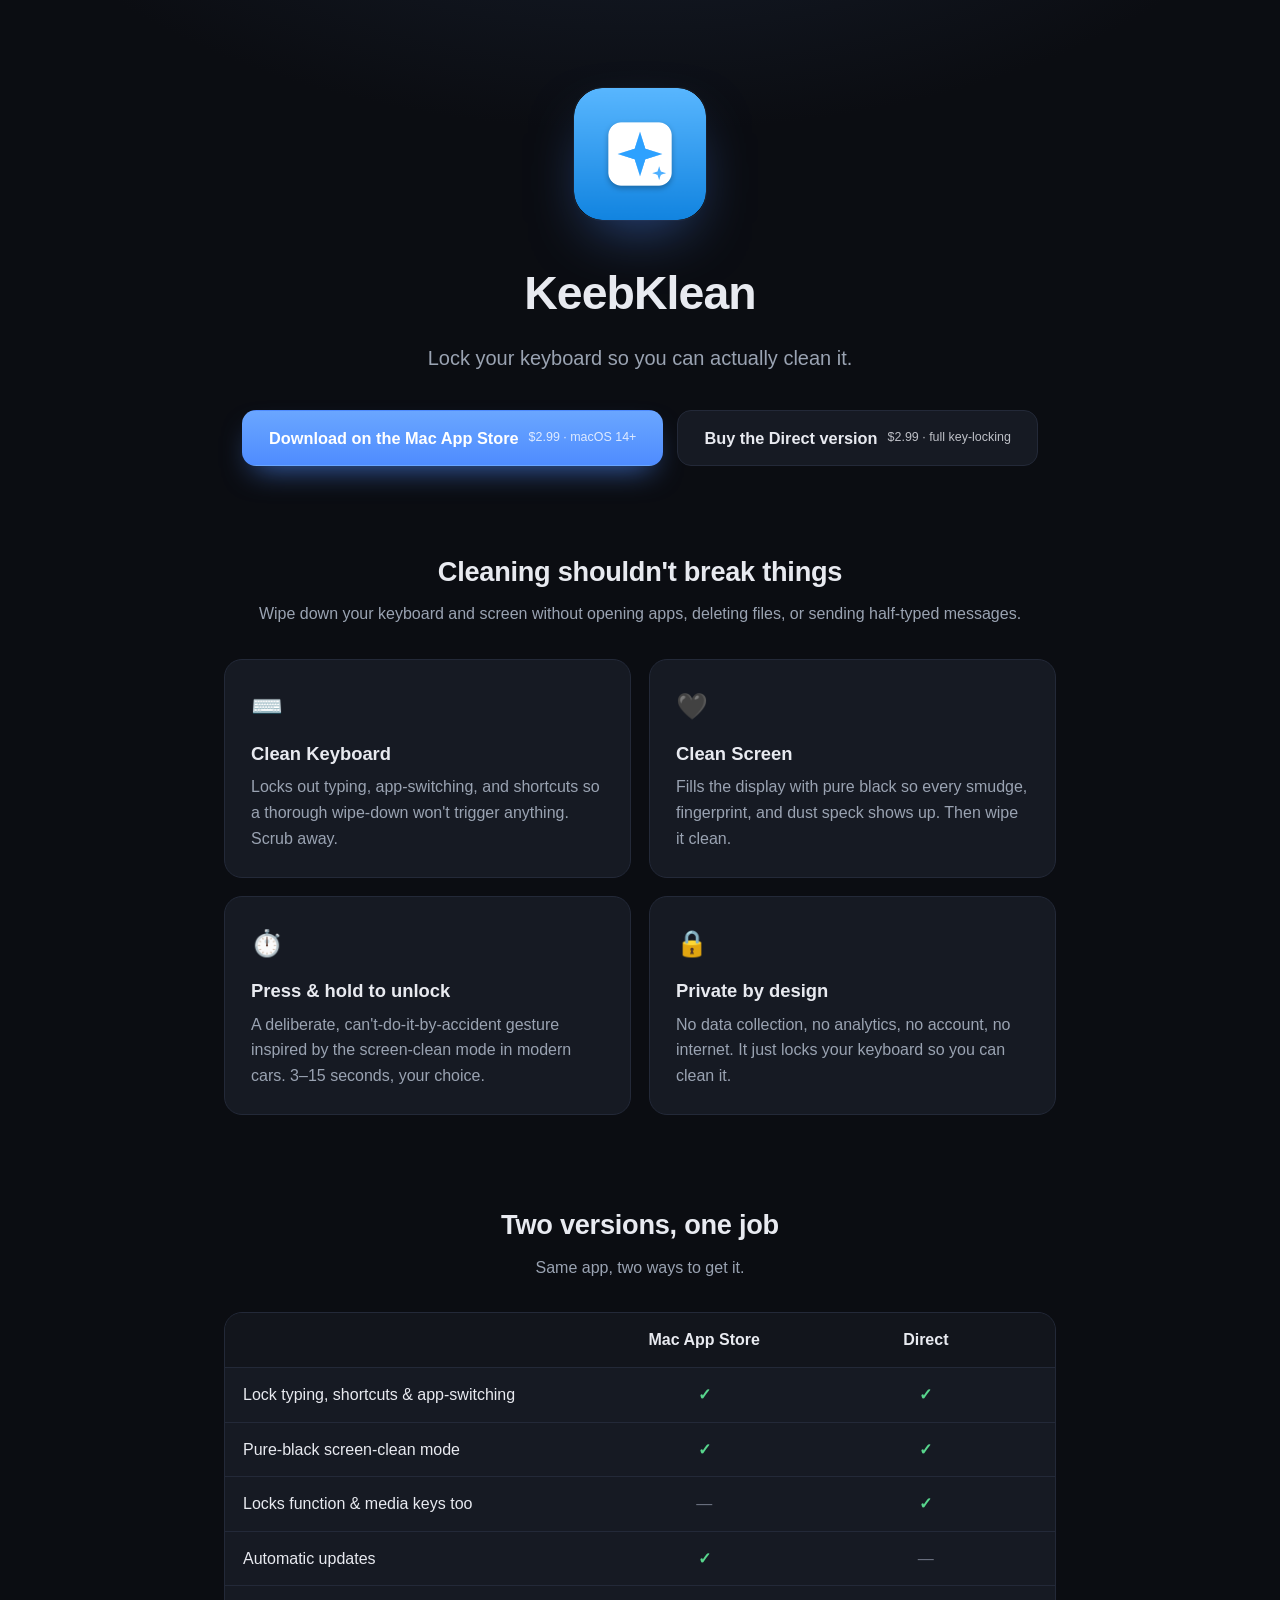
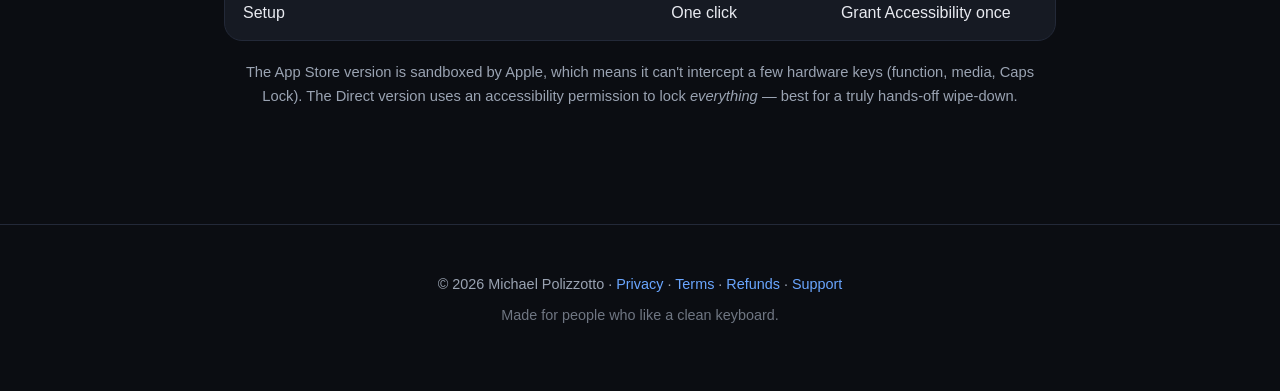
==== index.html @ af7648c5 "Add Terms of Service + Refund Policy (Paddle verification); link all policies in footers Co-Authored" ====
<!DOCTYPE html>
<html lang="en">
<head>
  <meta charset="UTF-8" />
  <meta name="viewport" content="width=device-width, initial-scale=1.0" />
  <title>KeebKlean — Lock your keyboard to clean it</title>
  <meta name="description" content="KeebKlean locks your Mac's keyboard and screen so you can wipe them down without typing, switching apps, or messing anything up. Press and hold to unlock." />
  <meta property="og:title" content="KeebKlean" />
  <meta property="og:description" content="Lock your keyboard to clean it. Press and hold to unlock." />
  <meta property="og:image" content="icon.png" />
  <link rel="icon" href="icon.png" />
  <link rel="stylesheet" href="style.css" />
</head>
<body>
  <header>
    <div class="wrap">
      <img class="appicon" src="icon.png" alt="KeebKlean icon" />
      <h1>KeebKlean</h1>
      <p class="tagline">Lock your keyboard so you can actually clean it.</p>
      <div class="cta">
        <!-- TODO: replace # with the Mac App Store URL once live -->
        <a class="btn btn-primary" href="#">
          Download on the Mac App Store
          <small>$2.99 · macOS 14+</small>
        </a>
        <!-- TODO: replace # with the Paddle checkout URL -->
        <a class="btn btn-secondary" href="#">
          Buy the Direct version
          <small>$2.99 · full key-locking</small>
        </a>
      </div>
    </div>
  </header>

  <section>
    <div class="wrap">
      <h2>Cleaning shouldn't break things</h2>
      <p class="section-sub">Wipe down your keyboard and screen without opening apps, deleting files, or sending half-typed messages.</p>
      <div class="features">
        <div class="feature">
          <span class="emoji">⌨️</span>
          <h3>Clean Keyboard</h3>
          <p>Locks out typing, app-switching, and shortcuts so a thorough wipe-down won't trigger anything. Scrub away.</p>
        </div>
        <div class="feature">
          <span class="emoji">🖤</span>
          <h3>Clean Screen</h3>
          <p>Fills the display with pure black so every smudge, fingerprint, and dust speck shows up. Then wipe it clean.</p>
        </div>
        <div class="feature">
          <span class="emoji">⏱️</span>
          <h3>Press &amp; hold to unlock</h3>
          <p>A deliberate, can't-do-it-by-accident gesture inspired by the screen-clean mode in modern cars. 3–15 seconds, your choice.</p>
        </div>
        <div class="feature">
          <span class="emoji">🔒</span>
          <h3>Private by design</h3>
          <p>No data collection, no analytics, no account, no internet. It just locks your keyboard so you can clean it.</p>
        </div>
      </div>
    </div>
  </section>

  <section>
    <div class="wrap">
      <h2>Two versions, one job</h2>
      <p class="section-sub">Same app, two ways to get it.</p>
      <div class="compare">
        <table>
          <tr>
            <th>&nbsp;</th>
            <th>Mac App Store</th>
            <th>Direct</th>
          </tr>
          <tr>
            <td>Lock typing, shortcuts &amp; app-switching</td>
            <td><span class="yes">✓</span></td>
            <td><span class="yes">✓</span></td>
          </tr>
          <tr>
            <td>Pure-black screen-clean mode</td>
            <td><span class="yes">✓</span></td>
            <td><span class="yes">✓</span></td>
          </tr>
          <tr>
            <td>Locks function &amp; media keys too</td>
            <td><span class="no">—</span></td>
            <td><span class="yes">✓</span></td>
          </tr>
          <tr>
            <td>Automatic updates</td>
            <td><span class="yes">✓</span></td>
            <td><span class="no">—</span></td>
          </tr>
          <tr>
            <td>Setup</td>
            <td>One click</td>
            <td>Grant Accessibility once</td>
          </tr>
        </table>
      </div>
      <p class="section-sub" style="margin-top:20px; font-size:.92rem;">
        The App Store version is sandboxed by Apple, which means it can't intercept a few hardware keys
        (function, media, Caps Lock). The Direct version uses an accessibility permission to lock
        <em>everything</em> — best for a truly hands-off wipe-down.
      </p>
    </div>
  </section>

  <footer>
    <div class="wrap">
      <p>© 2026 Michael Polizzotto · <a href="privacy.html">Privacy</a> · <a href="terms.html">Terms</a> · <a href="refund.html">Refunds</a> · <a href="support.html">Support</a></p>
      <p style="margin-top:8px; opacity:.7;">Made for people who like a clean keyboard.</p>
    </div>
  </footer>
</body>
</html>
---- style.css ----
:root {
  --bg: #0b0d12;
  --bg-soft: #12151c;
  --card: #161a23;
  --text: #e8eaf0;
  --muted: #9aa3b2;
  --accent: #4f8cff;
  --accent-2: #6aa6ff;
  --border: #232938;
  --radius: 18px;
}

* { box-sizing: border-box; margin: 0; padding: 0; }

html { scroll-behavior: smooth; }

body {
  font-family: -apple-system, BlinkMacSystemFont, "SF Pro Text", "Helvetica Neue", Arial, sans-serif;
  background: radial-gradient(1200px 600px at 50% -10%, #18202f 0%, var(--bg) 55%);
  color: var(--text);
  line-height: 1.6;
  -webkit-font-smoothing: antialiased;
  min-height: 100vh;
}

.wrap { max-width: 880px; margin: 0 auto; padding: 0 24px; }

/* Header / hero */
header { text-align: center; padding: 88px 0 40px; }

.appicon {
  width: 132px; height: 132px; border-radius: 28px;
  box-shadow: 0 24px 60px -20px rgba(79,140,255,.55), 0 0 0 1px rgba(255,255,255,.04);
  margin-bottom: 28px;
}

h1 { font-size: 2.9rem; letter-spacing: -.02em; font-weight: 800; }

.tagline { font-size: 1.25rem; color: var(--muted); margin-top: 12px; }

/* Buttons */
.cta { display: flex; gap: 14px; justify-content: center; flex-wrap: wrap; margin-top: 36px; }

.btn {
  display: inline-flex; align-items: center; gap: 10px;
  padding: 14px 26px; border-radius: 14px; font-weight: 600; font-size: 1.02rem;
  text-decoration: none; transition: transform .12s ease, box-shadow .2s ease, background .2s ease;
  border: 1px solid transparent;
}
.btn:hover { transform: translateY(-2px); }

.btn-primary {
  background: linear-gradient(180deg, var(--accent-2), var(--accent));
  color: #fff; box-shadow: 0 14px 30px -12px rgba(79,140,255,.7);
}
.btn-secondary {
  background: var(--card); color: var(--text); border-color: var(--border);
}
.btn small { display: block; font-weight: 400; font-size: .78rem; opacity: .8; }

/* Sections */
section { padding: 44px 0; }
h2 { font-size: 1.7rem; letter-spacing: -.01em; margin-bottom: 8px; text-align: center; }
.section-sub { color: var(--muted); text-align: center; margin-bottom: 32px; }

.features { display: grid; grid-template-columns: 1fr 1fr; gap: 18px; }
@media (max-width: 640px) { .features { grid-template-columns: 1fr; } h1 { font-size: 2.2rem; } }

.feature {
  background: var(--card); border: 1px solid var(--border);
  border-radius: var(--radius); padding: 26px;
}
.feature h3 { font-size: 1.15rem; margin-bottom: 6px; }
.feature p { color: var(--muted); }
.feature .emoji { font-size: 1.6rem; display: block; margin-bottom: 12px; }

/* Compare table */
.compare {
  background: var(--card); border: 1px solid var(--border);
  border-radius: var(--radius); overflow: hidden; margin-top: 8px;
}
.compare table { width: 100%; border-collapse: collapse; }
.compare th, .compare td { padding: 14px 18px; text-align: left; border-bottom: 1px solid var(--border); }
.compare th { background: var(--bg-soft); font-weight: 600; }
.compare td:not(:first-child), .compare th:not(:first-child) { text-align: center; }
.compare tr:last-child td { border-bottom: none; }
.yes { color: #58d68d; font-weight: 700; }
.no { color: #6b7280; }

/* Footer */
footer {
  text-align: center; color: var(--muted); font-size: .9rem;
  padding: 48px 0 64px; border-top: 1px solid var(--border); margin-top: 40px;
}
footer a { color: var(--accent-2); text-decoration: none; }
footer a:hover { text-decoration: underline; }

/* Doc pages (privacy / support) */
.doc { padding: 72px 0 48px; }
.doc h1 { text-align: left; font-size: 2.2rem; margin-bottom: 8px; }
.doc .updated { color: var(--muted); margin-bottom: 32px; }
.doc h2 { text-align: left; font-size: 1.3rem; margin: 28px 0 8px; }
.doc p, .doc li { color: #cdd3df; margin-bottom: 12px; }
.doc ul { padding-left: 22px; }
.doc a { color: var(--accent-2); }
.back { display: inline-block; margin-bottom: 24px; color: var(--accent-2); text-decoration: none; }
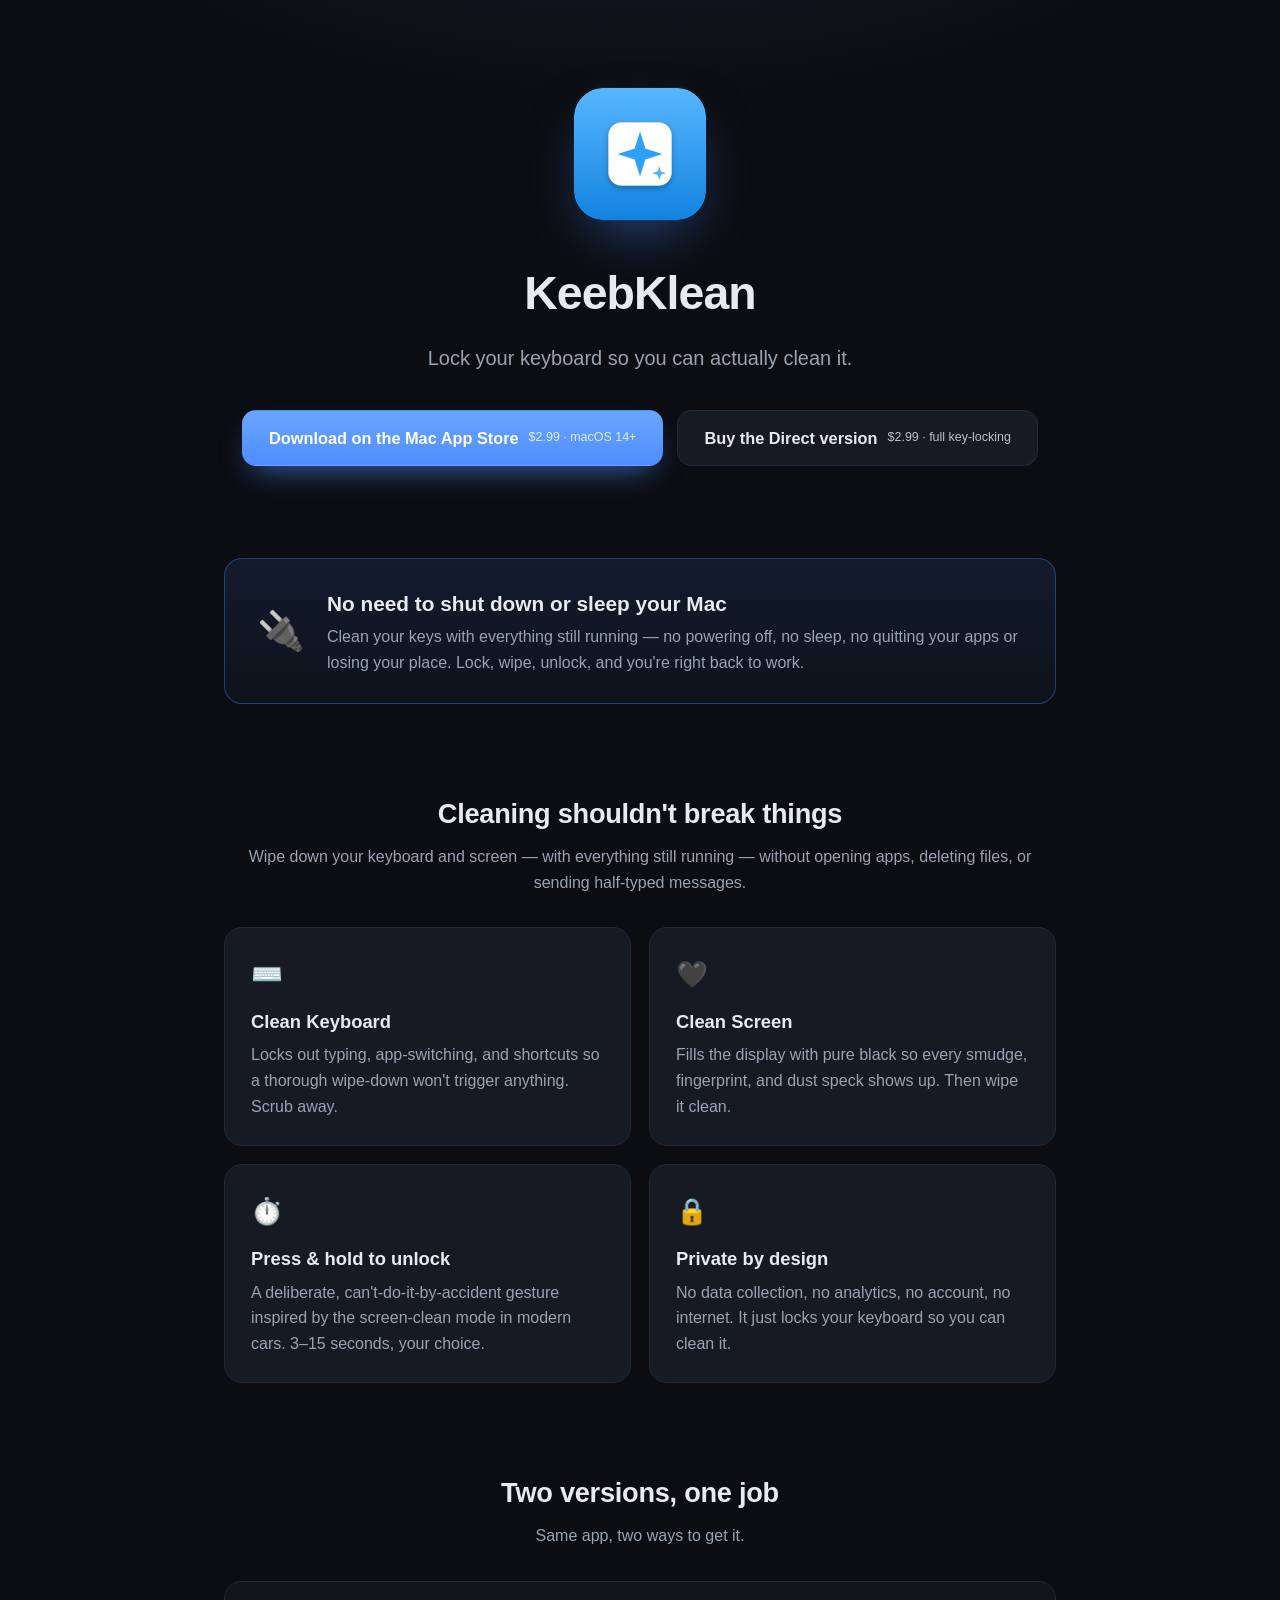
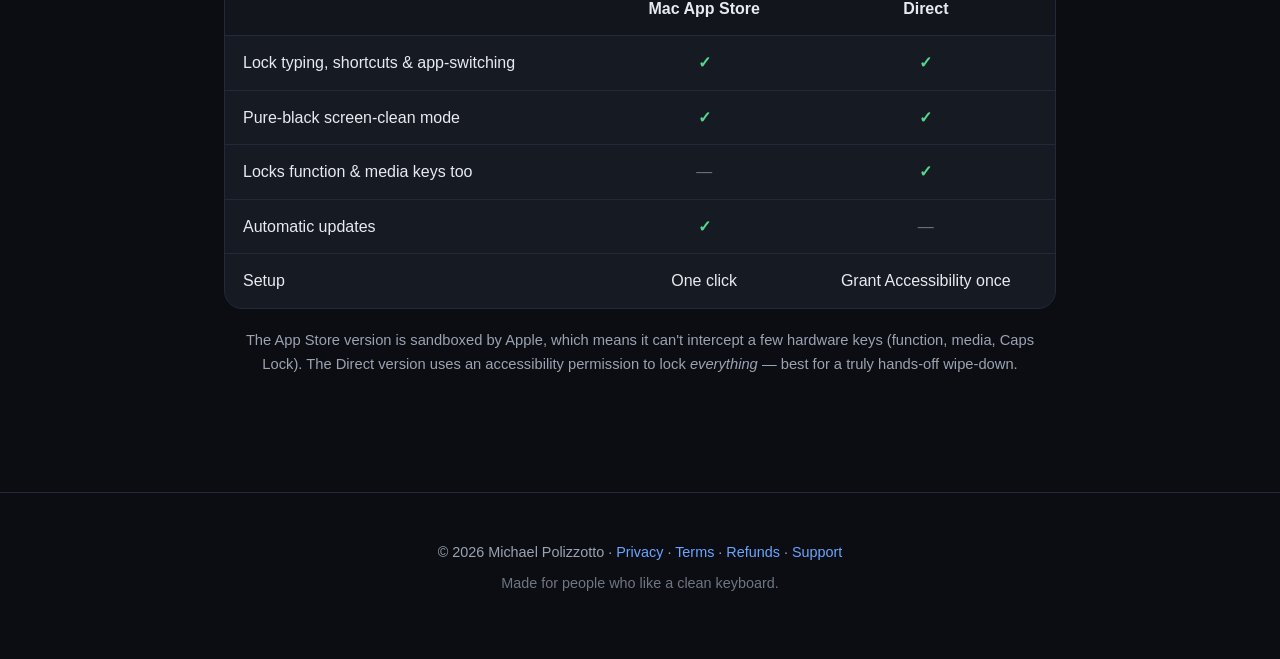
==== commit bd22aa50: "Add 'no shutdown / no sleep' highlight callout — key selling point Co-Authored-By: Claude Opus 4.8 (" ====
--- a/index.html
+++ b/index.html
@@ -34,8 +34,20 @@
 
   <section>
     <div class="wrap">
+      <div class="highlight">
+        <span class="emoji">🔌</span>
+        <div>
+          <h3>No need to shut down or sleep your Mac</h3>
+          <p>Clean your keys with everything still running — no powering off, no sleep, no quitting your apps or losing your place. Lock, wipe, unlock, and you're right back to work.</p>
+        </div>
+      </div>
+    </div>
+  </section>
+
+  <section>
+    <div class="wrap">
       <h2>Cleaning shouldn't break things</h2>
-      <p class="section-sub">Wipe down your keyboard and screen without opening apps, deleting files, or sending half-typed messages.</p>
+      <p class="section-sub">Wipe down your keyboard and screen — with everything still running — without opening apps, deleting files, or sending half-typed messages.</p>
       <div class="features">
         <div class="feature">
           <span class="emoji">⌨️</span>
--- a/style.css
+++ b/style.css
@@ -58,6 +58,19 @@
 }
 .btn small { display: block; font-weight: 400; font-size: .78rem; opacity: .8; }
 
+/* Highlight callout band */
+.highlight {
+  display: flex; gap: 22px; align-items: center;
+  background: linear-gradient(180deg, rgba(79,140,255,.12), rgba(79,140,255,.04));
+  border: 1px solid rgba(79,140,255,.35);
+  border-radius: var(--radius); padding: 28px 32px;
+  margin-top: 8px;
+}
+.highlight .emoji { font-size: 2.4rem; line-height: 1; }
+.highlight h3 { font-size: 1.3rem; margin-bottom: 4px; }
+.highlight p { color: var(--muted); }
+@media (max-width: 640px) { .highlight { flex-direction: column; text-align: center; } }
+
 /* Sections */
 section { padding: 44px 0; }
 h2 { font-size: 1.7rem; letter-spacing: -.01em; margin-bottom: 8px; text-align: center; }
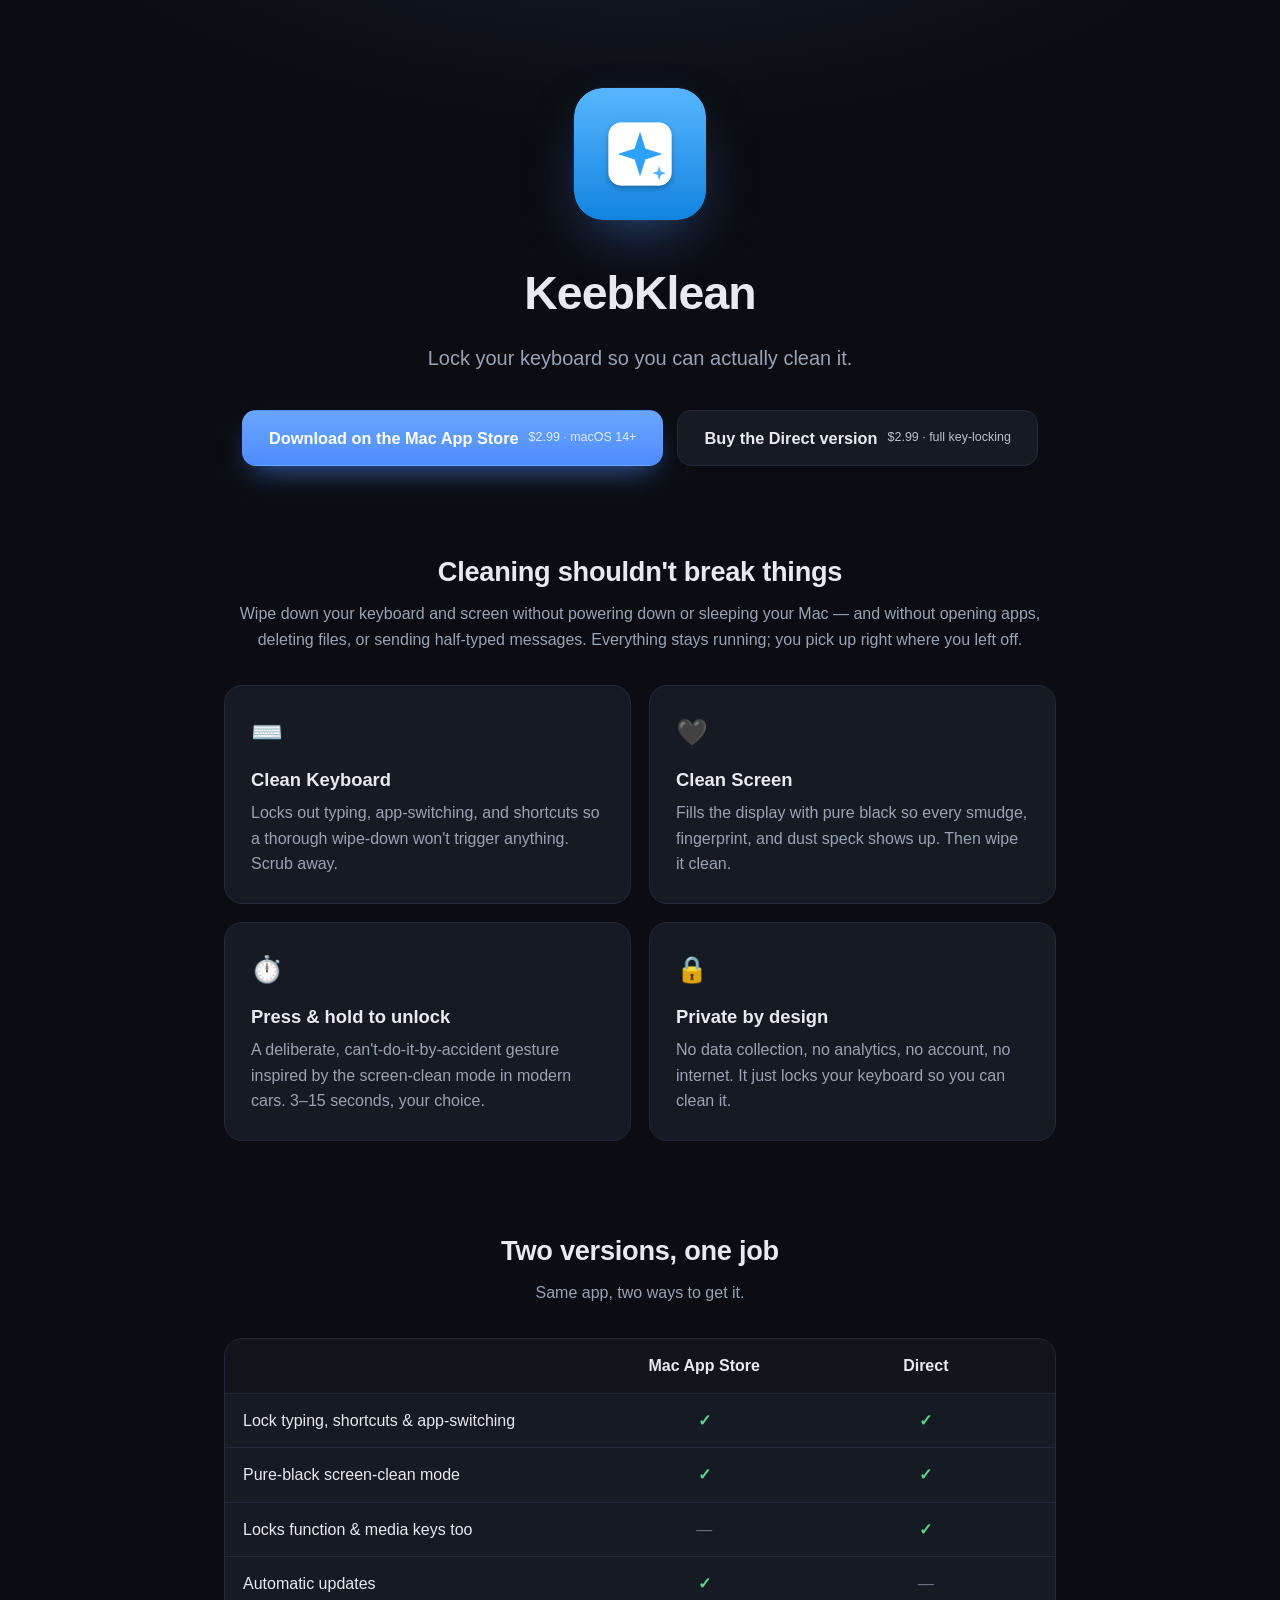
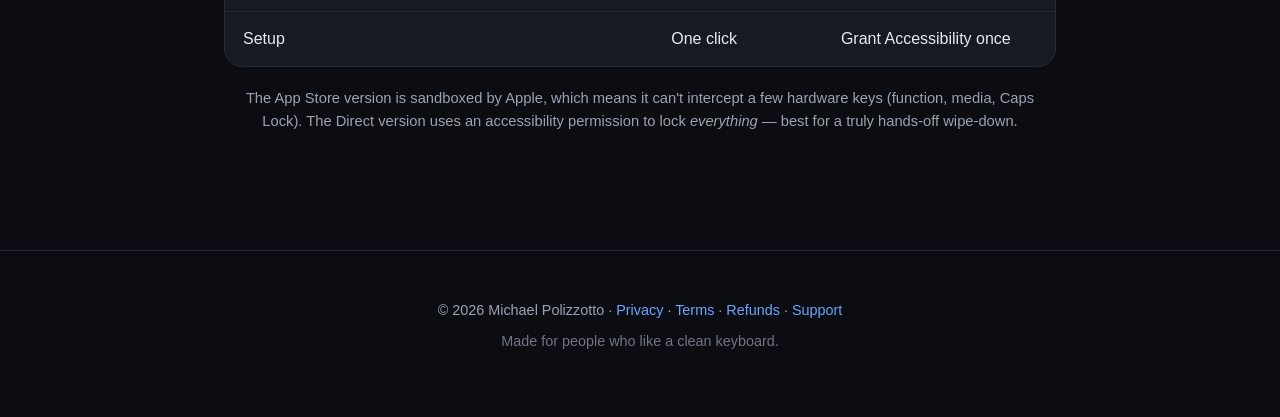
==== commit e5b04931: "Drop standalone callout; fold 'no power down/sleep' into the section copy Co-Authored-By: Claude Opu" ====
--- a/index.html
+++ b/index.html
@@ -34,20 +34,8 @@
 
   <section>
     <div class="wrap">
-      <div class="highlight">
-        <span class="emoji">🔌</span>
-        <div>
-          <h3>No need to shut down or sleep your Mac</h3>
-          <p>Clean your keys with everything still running — no powering off, no sleep, no quitting your apps or losing your place. Lock, wipe, unlock, and you're right back to work.</p>
-        </div>
-      </div>
-    </div>
-  </section>
-
-  <section>
-    <div class="wrap">
       <h2>Cleaning shouldn't break things</h2>
-      <p class="section-sub">Wipe down your keyboard and screen — with everything still running — without opening apps, deleting files, or sending half-typed messages.</p>
+      <p class="section-sub">Wipe down your keyboard and screen without powering down or sleeping your Mac — and without opening apps, deleting files, or sending half-typed messages. Everything stays running; you pick up right where you left off.</p>
       <div class="features">
         <div class="feature">
           <span class="emoji">⌨️</span>
--- a/style.css
+++ b/style.css
@@ -58,19 +58,6 @@
 }
 .btn small { display: block; font-weight: 400; font-size: .78rem; opacity: .8; }
 
-/* Highlight callout band */
-.highlight {
-  display: flex; gap: 22px; align-items: center;
-  background: linear-gradient(180deg, rgba(79,140,255,.12), rgba(79,140,255,.04));
-  border: 1px solid rgba(79,140,255,.35);
-  border-radius: var(--radius); padding: 28px 32px;
-  margin-top: 8px;
-}
-.highlight .emoji { font-size: 2.4rem; line-height: 1; }
-.highlight h3 { font-size: 1.3rem; margin-bottom: 4px; }
-.highlight p { color: var(--muted); }
-@media (max-width: 640px) { .highlight { flex-direction: column; text-align: center; } }
-
 /* Sections */
 section { padding: 44px 0; }
 h2 { font-size: 1.7rem; letter-spacing: -.01em; margin-bottom: 8px; text-align: center; }
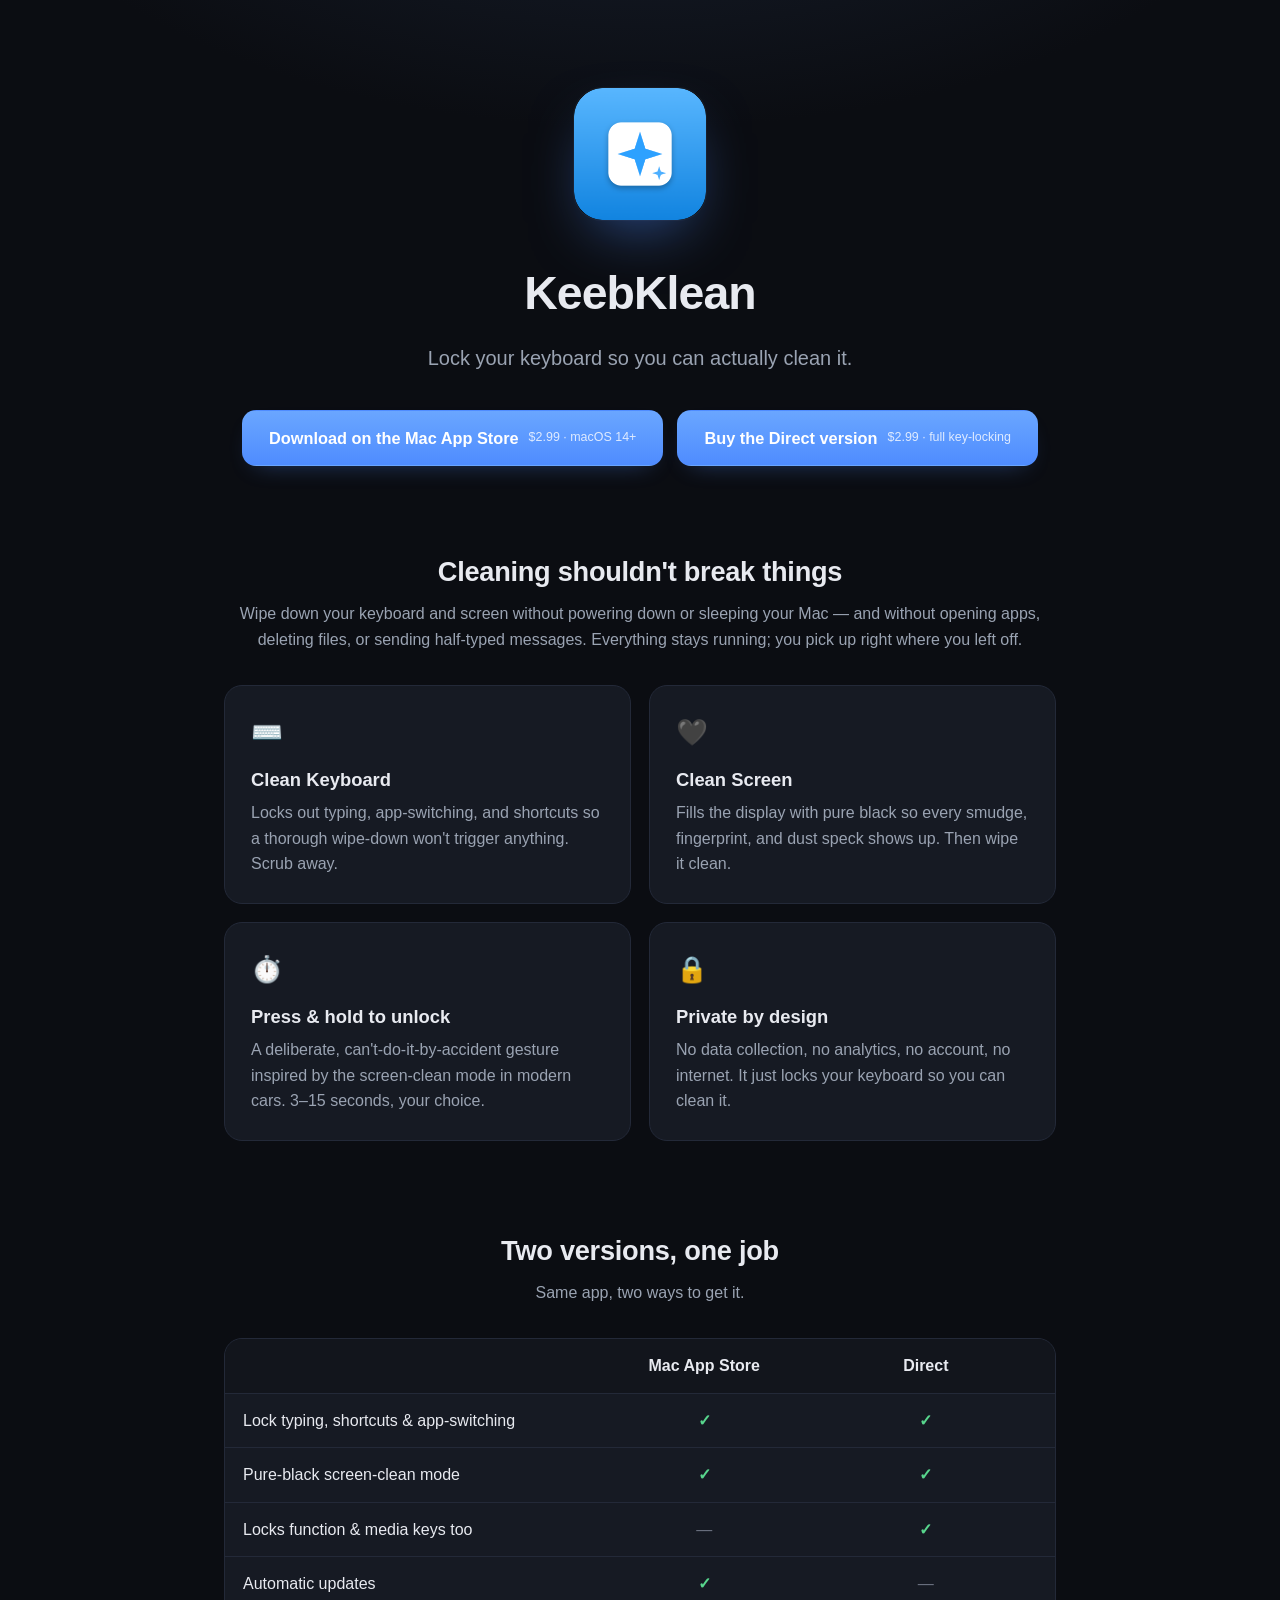
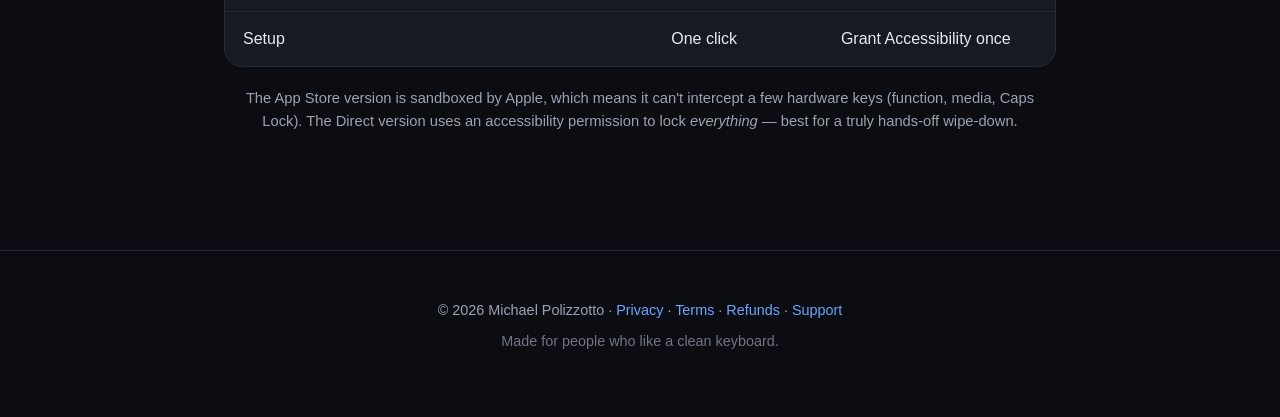
==== commit 9c637af6: "Give both buy buttons equal weight (App Store no longer looks preferred); soften glow Co-Authored-By" ====
--- a/index.html
+++ b/index.html
@@ -23,8 +23,8 @@
           Download on the Mac App Store
           <small>$2.99 · macOS 14+</small>
         </a>
-        <!-- TODO: replace # with the Paddle checkout URL -->
-        <a class="btn btn-secondary" href="#">
+        <a class="btn btn-primary" href="https://mikepolo1.gumroad.com/l/keebklean"
+           onclick="var b=document.getElementById('gr-buy'); if(b){b.click(); return false;}">
           Buy the Direct version
           <small>$2.99 · full key-locking</small>
         </a>
@@ -113,5 +113,11 @@
       <p style="margin-top:8px; opacity:.7;">Made for people who like a clean keyboard.</p>
     </div>
   </footer>
+
+  <!-- Hidden Gumroad-attached trigger. Our own button (above) clicks this to open the
+       on-site checkout overlay, so the visible button keeps our design with no Gumroad logo. -->
+  <a class="gumroad-button" id="gr-buy" href="https://mikepolo1.gumroad.com/l/keebklean"
+     style="display:none" aria-hidden="true" tabindex="-1"></a>
+  <script src="https://gumroad.com/js/gumroad.js"></script>
 </body>
 </html>
--- a/style.css
+++ b/style.css
@@ -51,7 +51,7 @@
 
 .btn-primary {
   background: linear-gradient(180deg, var(--accent-2), var(--accent));
-  color: #fff; box-shadow: 0 14px 30px -12px rgba(79,140,255,.7);
+  color: #fff; box-shadow: 0 10px 24px -14px rgba(79,140,255,.45);
 }
 .btn-secondary {
   background: var(--card); color: var(--text); border-color: var(--border);
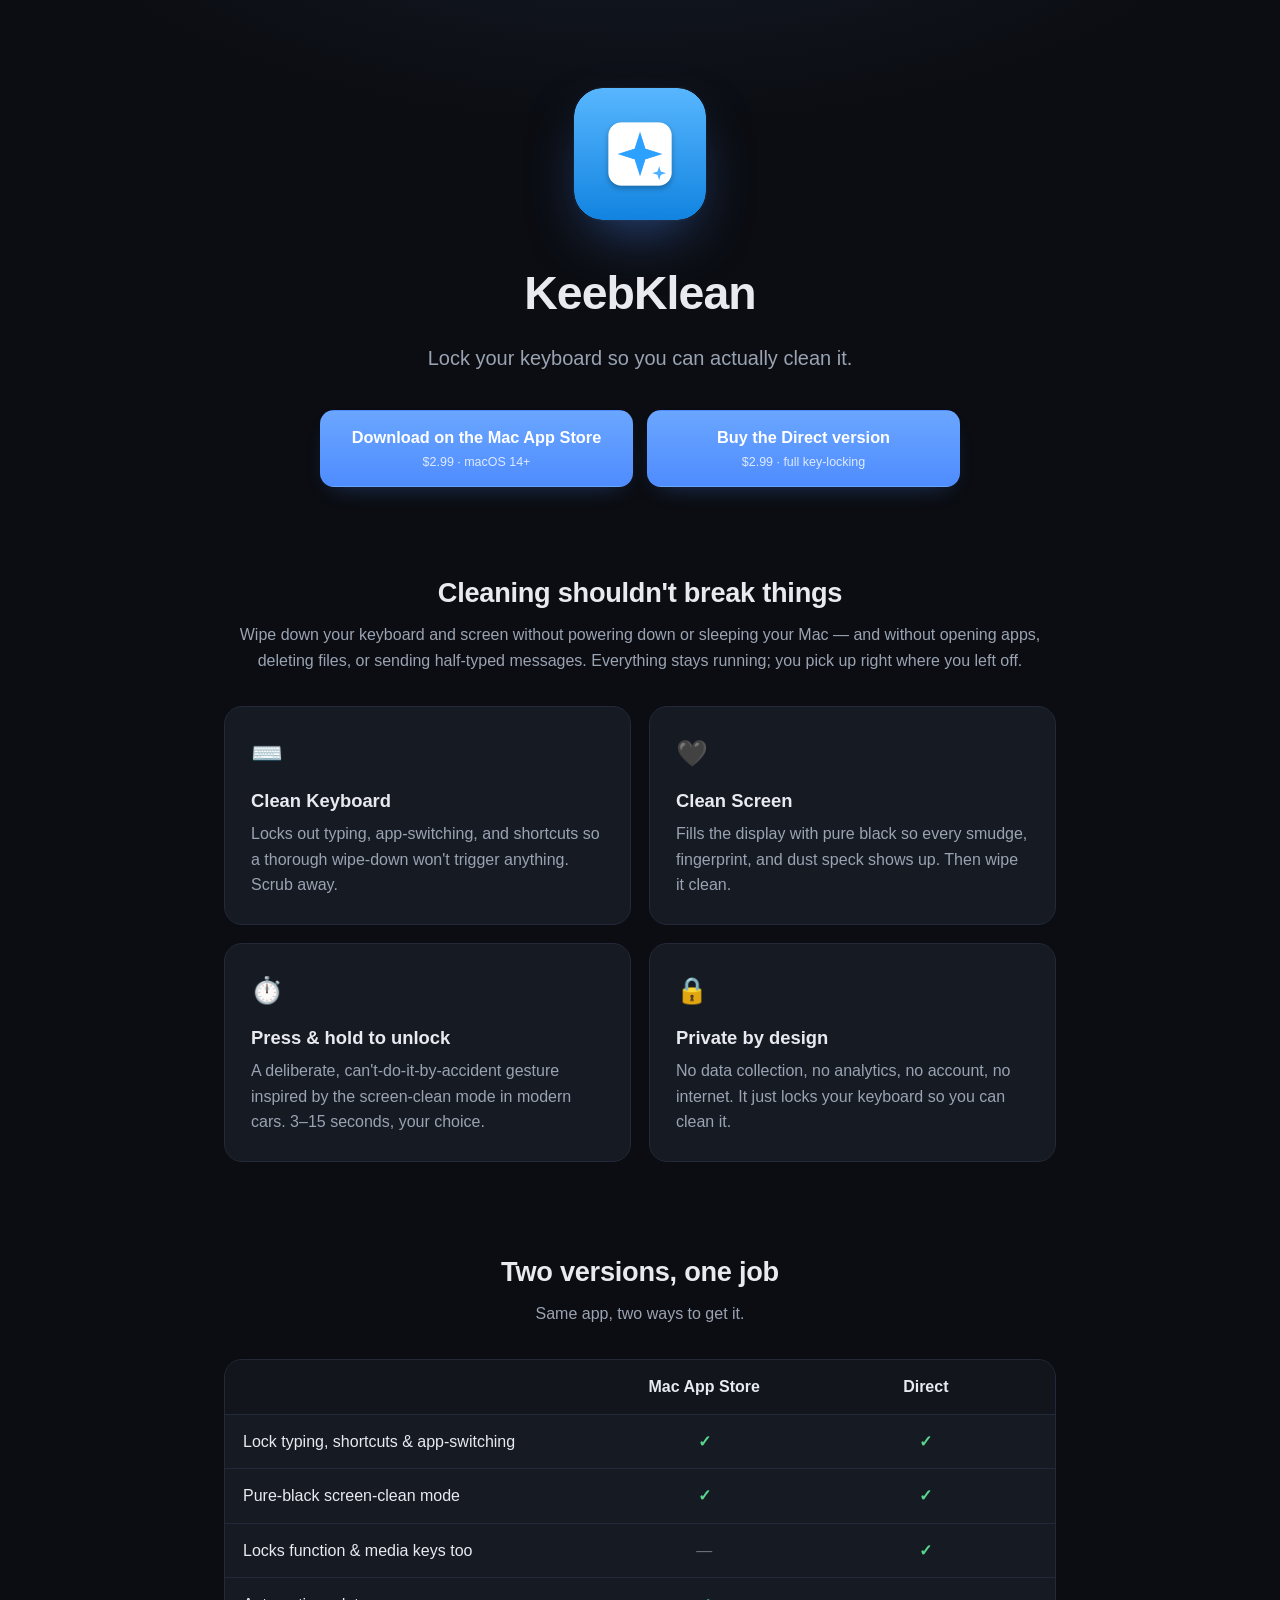
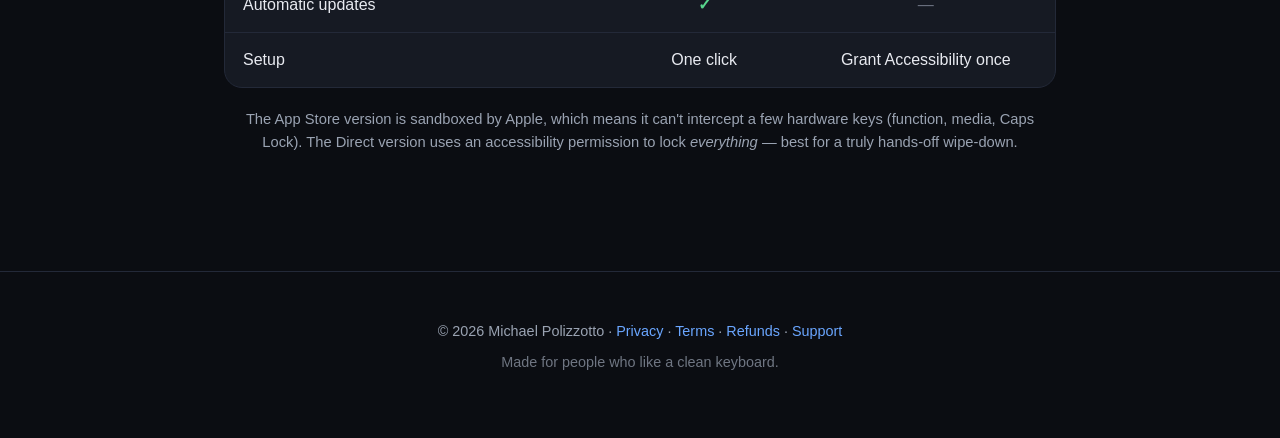
==== commit e098938c: "Wire live Mac App Store URL into download button (app live at id6777837254)" ====
--- a/index.html
+++ b/index.html
@@ -18,8 +18,7 @@
       <h1>KeebKlean</h1>
       <p class="tagline">Lock your keyboard so you can actually clean it.</p>
       <div class="cta">
-        <!-- TODO: replace # with the Mac App Store URL once live -->
-        <a class="btn btn-primary" href="#">
+        <a class="btn btn-primary" href="https://apps.apple.com/app/id6777837254">
           Download on the Mac App Store
           <small>$2.99 · macOS 14+</small>
         </a>
--- a/style.css
+++ b/style.css
@@ -21,6 +21,22 @@
   line-height: 1.6;
   -webkit-font-smoothing: antialiased;
   min-height: 100vh;
+  animation: fadeIn .6s ease both;
+}
+
+/* Gentle entrance: whole page fades in, hero elements rise in with a soft stagger. */
+@keyframes fadeIn { from { opacity: 0; } to { opacity: 1; } }
+@keyframes riseIn {
+  from { opacity: 0; transform: translateY(14px); }
+  to   { opacity: 1; transform: translateY(0); }
+}
+header .appicon { animation: riseIn .7s cubic-bezier(.2,.7,.2,1) both .05s; }
+header h1       { animation: riseIn .7s cubic-bezier(.2,.7,.2,1) both .15s; }
+header .tagline { animation: riseIn .7s cubic-bezier(.2,.7,.2,1) both .25s; }
+header .cta     { animation: riseIn .7s cubic-bezier(.2,.7,.2,1) both .35s; }
+
+@media (prefers-reduced-motion: reduce) {
+  body, header .appicon, header h1, header .tagline, header .cta { animation: none; }
 }
 
 .wrap { max-width: 880px; margin: 0 auto; padding: 0 24px; }
@@ -39,11 +55,13 @@
 .tagline { font-size: 1.25rem; color: var(--muted); margin-top: 12px; }
 
 /* Buttons */
-.cta { display: flex; gap: 14px; justify-content: center; flex-wrap: wrap; margin-top: 36px; }
+.cta { display: flex; gap: 14px; justify-content: center; flex-wrap: wrap; margin: 36px auto 0; max-width: 640px; }
+.cta .btn { flex: 1 1 240px; }   /* equal-width pair; each goes full-width when wrapped */
 
 .btn {
-  display: inline-flex; align-items: center; gap: 10px;
-  padding: 14px 26px; border-radius: 14px; font-weight: 600; font-size: 1.02rem;
+  display: inline-flex; flex-direction: column; align-items: center; justify-content: center;
+  gap: 3px; text-align: center;
+  padding: 13px 30px; border-radius: 14px; font-weight: 600; font-size: 1.02rem;
   text-decoration: none; transition: transform .12s ease, box-shadow .2s ease, background .2s ease;
   border: 1px solid transparent;
 }
